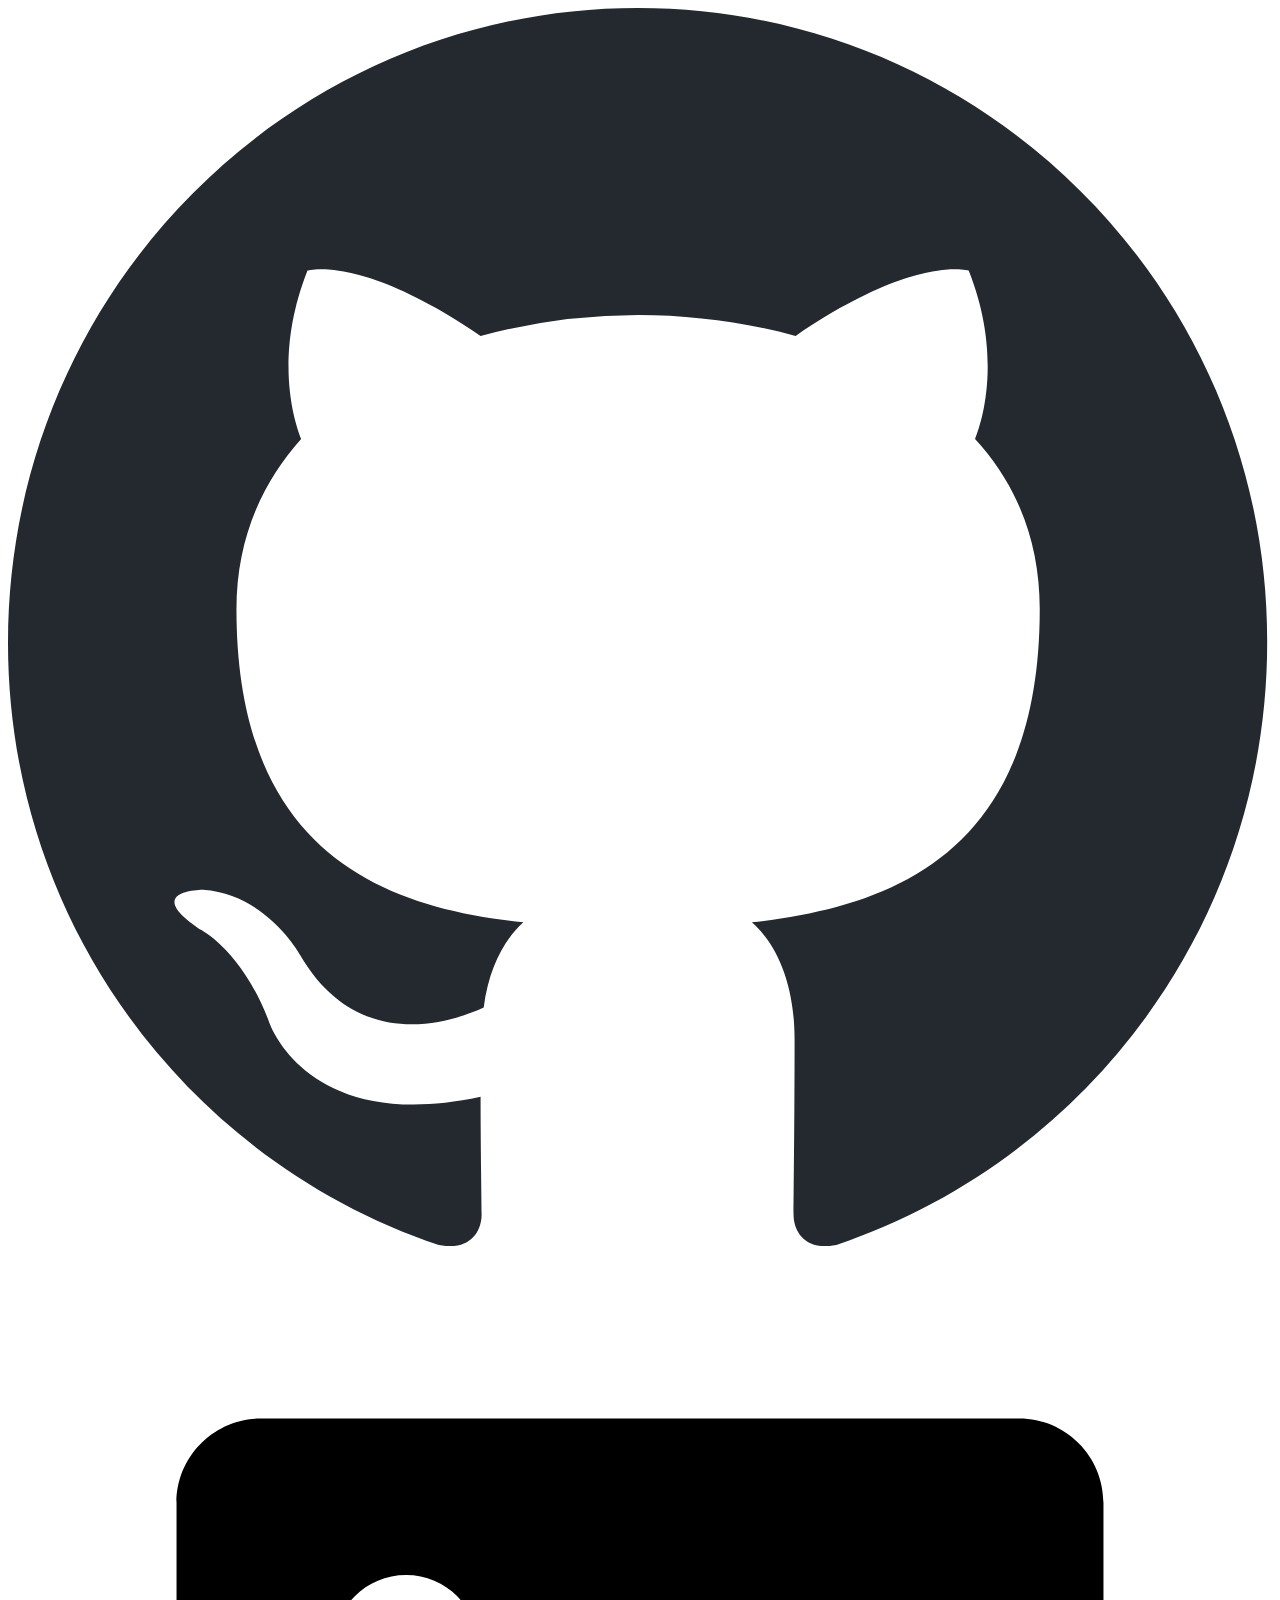
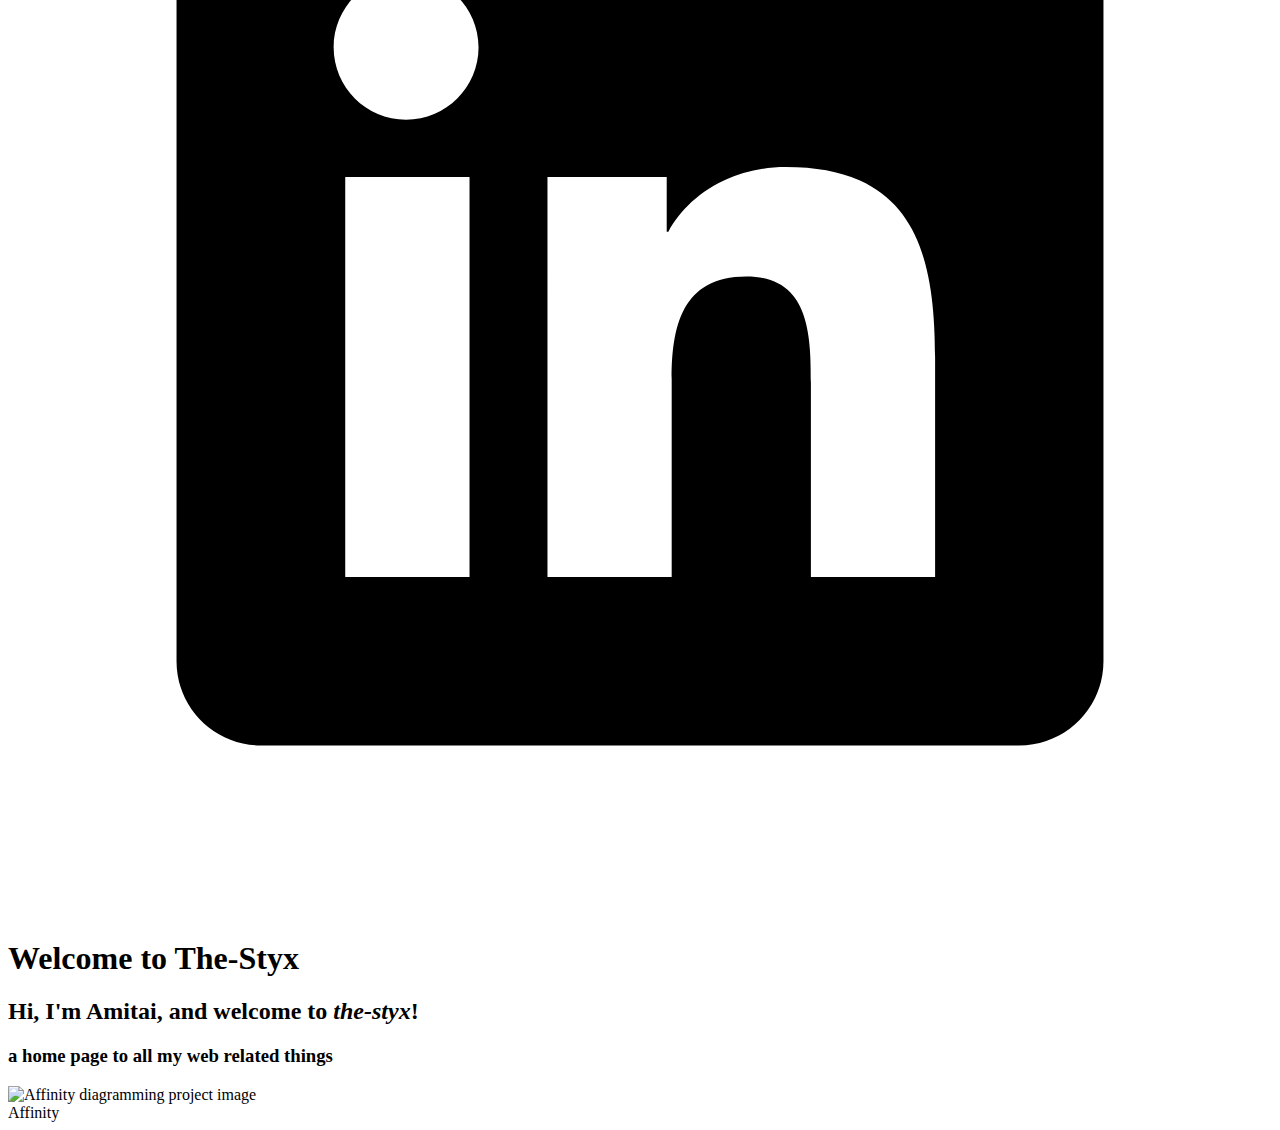
==== src/index.html @ 08443678 "Update index.html" ====
<!DOCTYPE html>
<html lang="en">
<head>
    <meta charset="UTF-8">
    <meta name="viewport" content="width=device-width, initial-scale=1.0">
    <title>The-Styx homepage</title>
    <link rel="stylesheet" href="styles.css">
    <link rel="icon" type="image/x-icon" href="/images/favicon.ico" sizes="32x32">
    <link rel="icon" href="/images/icon.svg" type="image/svg+xml">
    <link rel="apple-touch-icon" href="/images/apple-touch-icon.png"><!-- 180×180 -->
</head>
    <body>
    <div class="milky-way-background" alt="background space effect"></div>
    <main>
        <section>
            <div class="top-bar">
                <div class="icons-wrapper">
                    <a href="https://github.com/amitai-debiche" target="_blank" aria-label="Github button">
                        <svg class="icon" viewBox="0 0 98 96" aria-label="Github logo" xmlns="http://www.w3.org/2000/svg"><path fill-rule="evenodd" clip-rule="evenodd" d="M48.854 0C21.839 0 0 22 0 49.217c0 21.756 13.993 40.172 33.405 46.69 2.427.49 3.316-1.059 3.316-2.362 0-1.141-.08-5.052-.08-9.127-13.59 2.934-16.42-5.867-16.42-5.867-2.184-5.704-5.42-7.17-5.42-7.17-4.448-3.015.324-3.015.324-3.015 4.934.326 7.523 5.052 7.523 5.052 4.367 7.496 11.404 5.378 14.235 4.074.404-3.178 1.699-5.378 3.074-6.6-10.839-1.141-22.243-5.378-22.243-24.283 0-5.378 1.94-9.778 5.014-13.2-.485-1.222-2.184-6.275.486-13.038 0 0 4.125-1.304 13.426 5.052a46.97 46.97 0 0 1 12.214-1.63c4.125 0 8.33.571 12.213 1.63 9.302-6.356 13.427-5.052 13.427-5.052 2.67 6.763.97 11.816.485 13.038 3.155 3.422 5.015 7.822 5.015 13.2 0 18.905-11.404 23.06-22.324 24.283 1.78 1.548 3.316 4.481 3.316 9.126 0 6.6-.08 11.897-.08 13.526 0 1.304.89 2.853 3.316 2.364 19.412-6.52 33.405-24.935 33.405-46.691C97.707 22 75.788 0 48.854 0z" fill="#24292f"/></svg>
                    </a>
                    <a href="https://www.linkedin.com/in/amitai-debiche-31841816b/" target="_blank" aria-label="Github button">
                        <svg class="icon"xmlns="http://www.w3.org/2000/svg" viewBox="0 0 30 30">
                            <path d="M24,4H6C4.895,4,4,4.895,4,6v18c0,1.105,0.895,2,2,2h18c1.105,0,2-0.895,2-2V6C26,4.895,25.105,4,24,4z M10.954,22h-2.95 v-9.492h2.95V22z M9.449,11.151c-0.951,0-1.72-0.771-1.72-1.72c0-0.949,0.77-1.719,1.72-1.719c0.948,0,1.719,0.771,1.719,1.719 C11.168,10.38,10.397,11.151,9.449,11.151z M22.004,22h-2.948v-4.616c0-1.101-0.02-2.517-1.533-2.517 c-1.535,0-1.771,1.199-1.771,2.437V22h-2.948v-9.492h2.83v1.297h0.04c0.394-0.746,1.356-1.533,2.791-1.533 c2.987,0,3.539,1.966,3.539,4.522V22z"></path>
                        </svg>
                    </a>
                </div>
            </div>

        <div class="content">
            <h1>Welcome to The-Styx</h1>
            <h2>Hi, I'm Amitai, and welcome to <em>the-styx</em>!</h2>
            <h3>a home page to all my web related things</h3>
        </div>
        </section>
        <section role="projects" aria-label="A grid of my different projects">
            <div class="display-container">

                <div class="card affinity" onclick="window.open('https://affinity.the-styx.net', '_blank');">
                    <img src="/images/Affinity.PNG" alt="Affinity diagramming project image">
                    <div class="card-name">Affinity</div>
                </div>
            </div>
        </section>
    </main>
    <footer>

    </footer>
    <script src="/scripts/script.js"></script>
    </body>
</html>
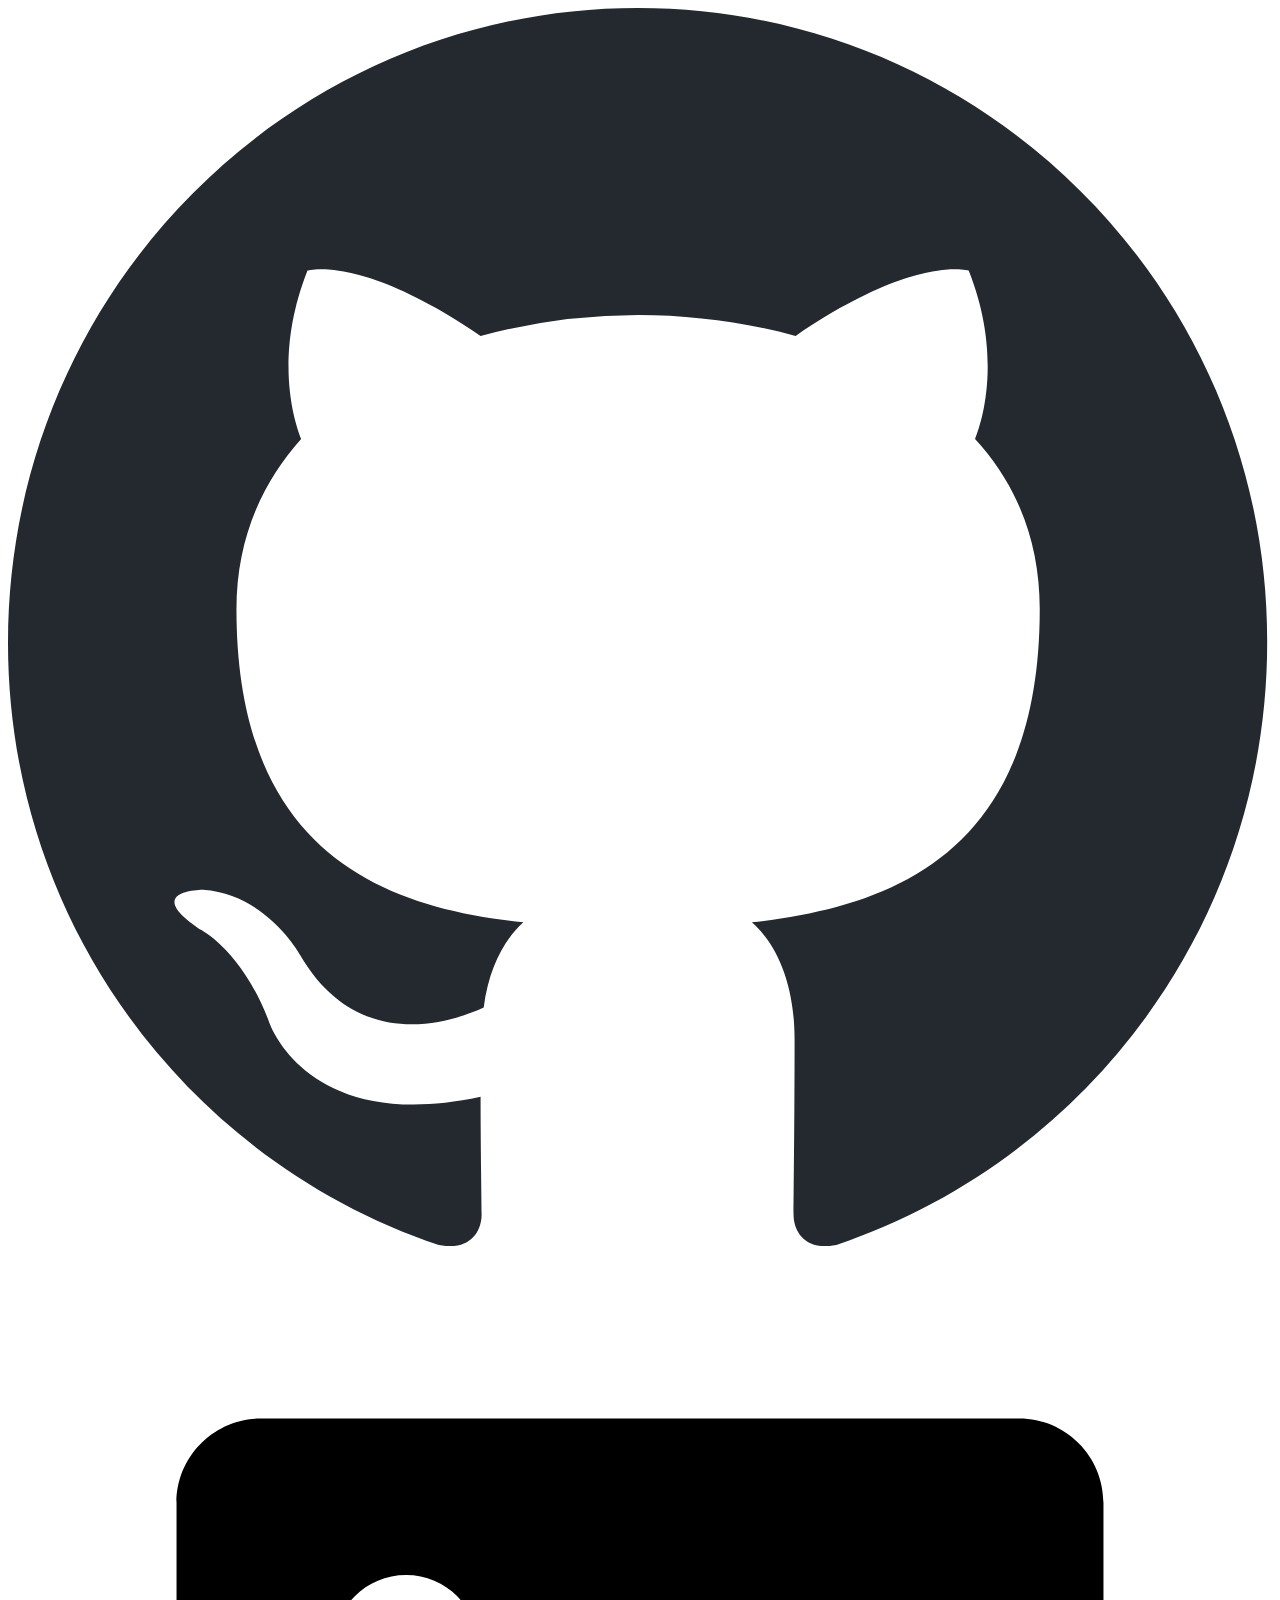
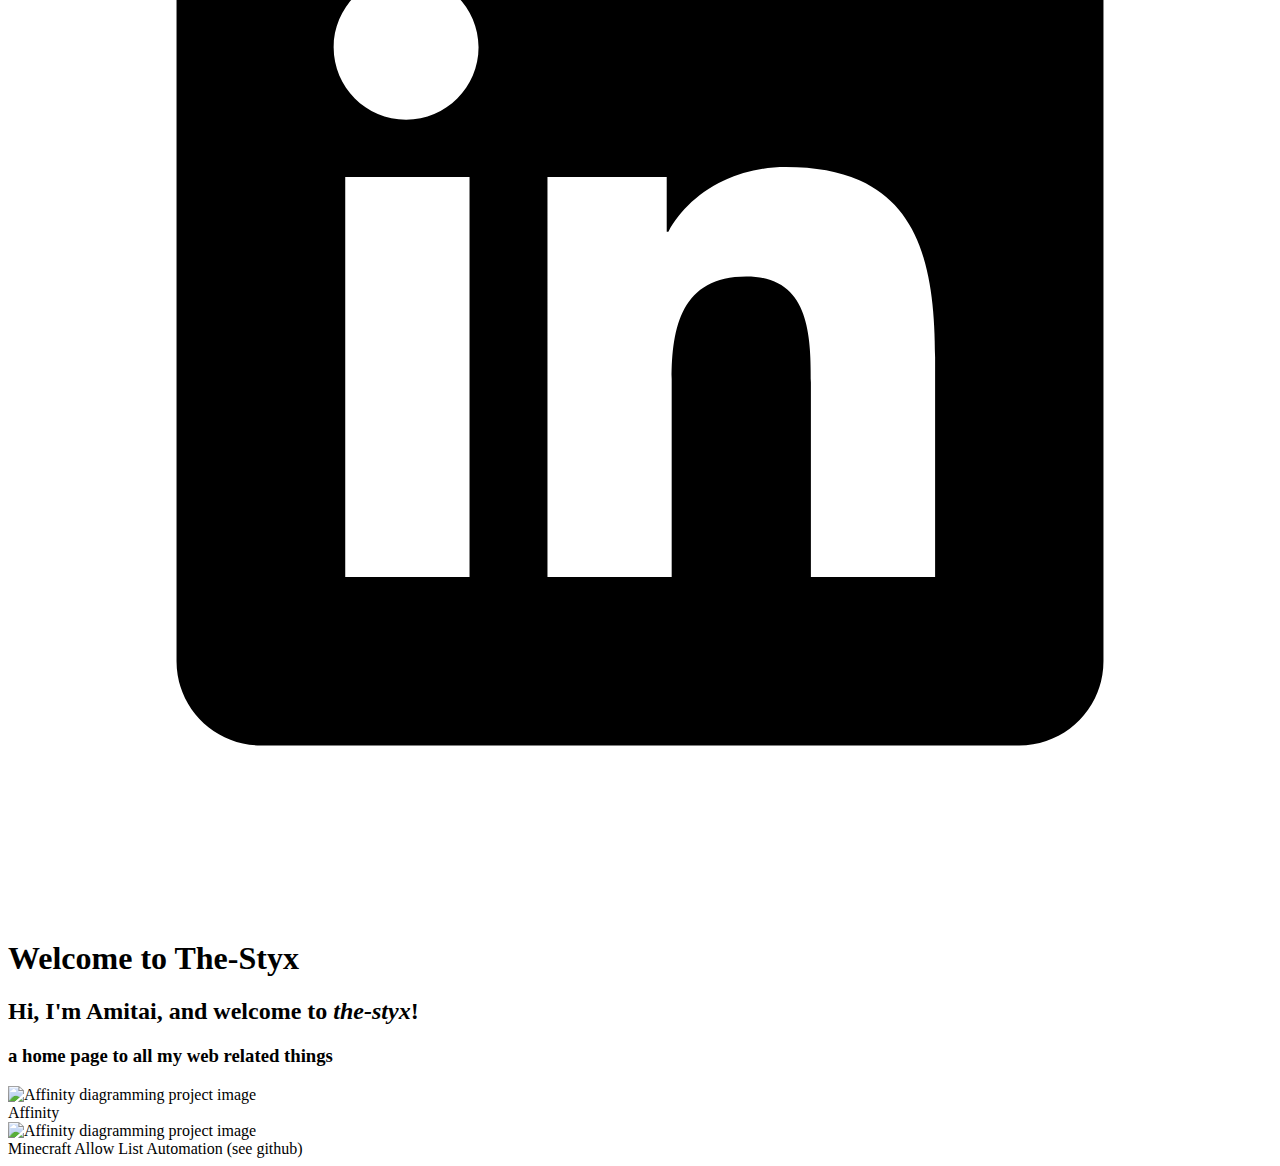
==== commit fa05615a: "update; Added Mc_allowlist project" ====
--- a/src/index.html
+++ b/src/index.html
@@ -5,9 +5,10 @@
     <meta name="viewport" content="width=device-width, initial-scale=1.0">
     <title>The-Styx homepage</title>
     <link rel="stylesheet" href="styles.css">
-    <link rel="icon" type="image/x-icon" href="/images/favicon.ico" sizes="32x32">
-    <link rel="icon" href="/images/icon.svg" type="image/svg+xml">
-    <link rel="apple-touch-icon" href="/images/apple-touch-icon.png"><!-- 180×180 -->
+    <link rel="apple-touch-icon" sizes="180x180" href="/favicons/apple-touch-icon.png">
+    <link rel="icon" type="image/png" sizes="32x32" href="/favicons/favicon-32x32.png">
+    <link rel="icon" type="image/png" sizes="16x16" href="/favicons/favicon-16x16.png">
+    <link rel="manifest" href="/favicons/site.webmanifest">
 </head>
     <body>
     <div class="milky-way-background" alt="background space effect"></div>
@@ -39,6 +40,11 @@
                     <img src="/images/Affinity.PNG" alt="Affinity diagramming project image">
                     <div class="card-name">Affinity</div>
                 </div>
+                <div class="card allowlist" onclick="window.open('https://minecraft.the-styx.net', '_blank');">
+                    <img src="/images/Mc_allowlist.png" alt="Affinity diagramming project image">
+                    <div class="card-name">Minecraft Allow List Automation (see github)</div>
+                </div>
+
             </div>
         </section>
     </main>
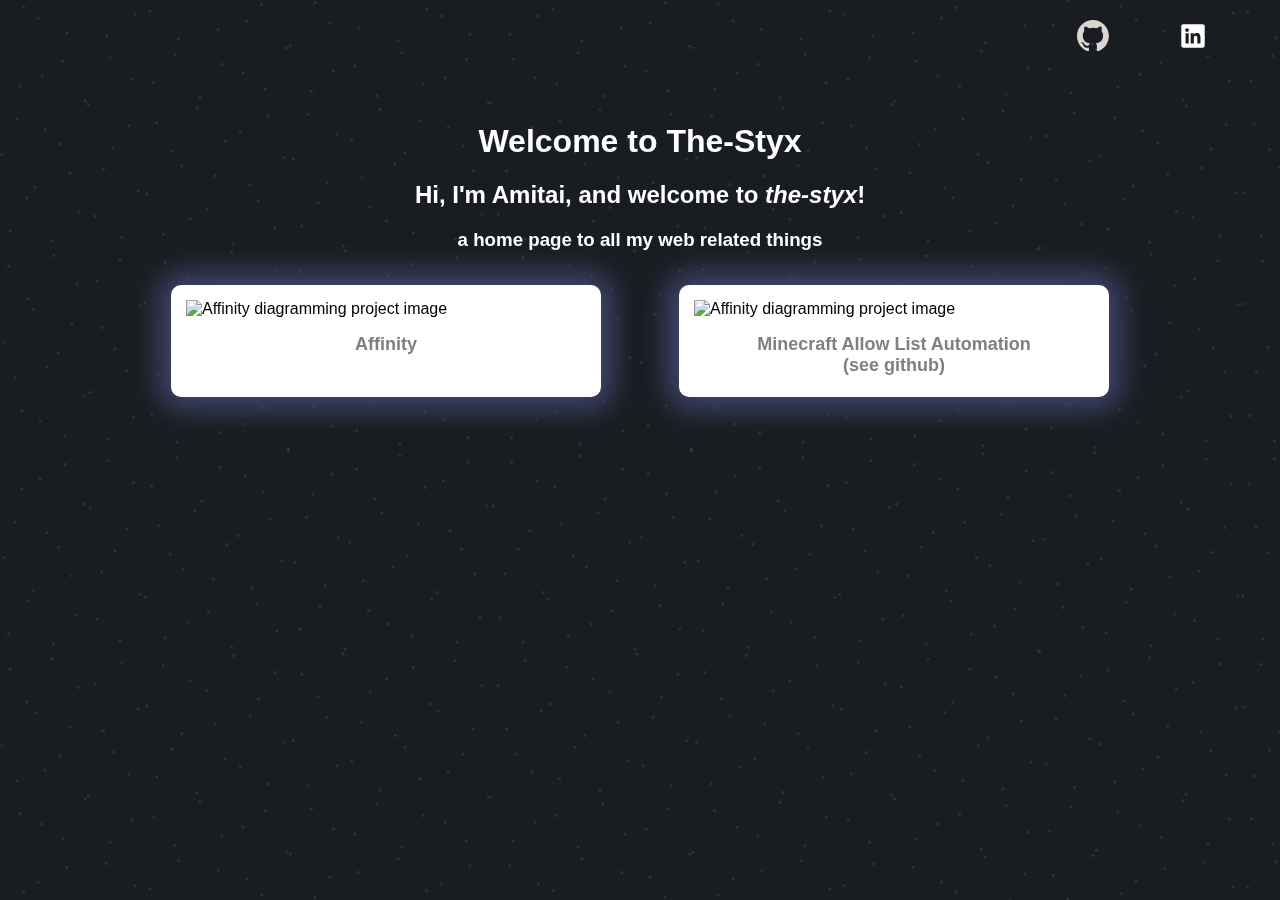
==== commit d0f6cbda: "fix; fix styling new card" ====
--- a/src/index.html
+++ b/src/index.html
@@ -40,9 +40,9 @@
                     <img src="/images/Affinity.PNG" alt="Affinity diagramming project image">
                     <div class="card-name">Affinity</div>
                 </div>
-                <div class="card allowlist" onclick="window.open('https://minecraft.the-styx.net', '_blank');">
+                <div class="card affinity" onclick="window.open('https://minecraft.the-styx.net', '_blank');">
                     <img src="/images/Mc_allowlist.png" alt="Affinity diagramming project image">
-                    <div class="card-name">Minecraft Allow List Automation (see github)</div>
+		    <div class="card-name">Minecraft Allow List Automation <br> (see github)</div>
                 </div>
 
             </div>
--- a/src/styles.css
+++ b/src/styles.css
@@ -0,0 +1,156 @@
+/* styles.css */
+body, html {
+    margin: 0;
+    padding: 0;
+    width: 100%;
+    height: 100%;
+    overflow-x: hidden;
+    font-family: Arial, sans-serif;
+}
+
+.main {
+    overflow-y: auto;
+    max-height: 100vh;
+}
+.milky-way-background {
+    position: fixed;
+    z-index: -2;
+    width: 100%;
+    height: 100%;
+    background:  #191c20; /* Radial gradient from dark blue to black */
+}
+.milky-way-background::before,
+
+.milky-way-background::after {
+    content: '';
+    position: absolute;
+    top: 50%;
+    left: 50%;
+    width: 200%;
+    height: 200%;
+    opacity: 0.15;
+    background: radial-gradient(circle, rgba(255, 255, 255, 0.8) 2%, transparent 5%);
+    background-size: 50px 50px;
+}
+
+.milky-way-background::before {
+    transform: translate(-50%, -50%) rotate(30deg);
+}
+
+.milky-way-background::after {
+    transform: translate(-50%, -50%) rotate(-30deg);
+}
+
+.content {
+    color: white;
+    text-align: center;
+    padding-top: 2%;
+}
+
+.shooting-star {
+    position: absolute;
+    z-index: -1;
+    overflow: hidden;
+    width: 2px;
+    height: 80px;
+    background: linear-gradient(white, rgba(255, 255, 255, 0));
+    opacity: 0.2;
+    transform: rotate(var(--angle));
+    animation: shooting 5s linear;
+}
+
+@keyframes shooting {
+    0% {
+        top: var(--start-top);
+        left: var(--start-left);
+        opacity: 0;
+    }
+    10% {
+        opacity: 1;
+    }
+    100% {
+        top: var(--end-top);
+        left: var(--end-left);
+        opacity: 0;
+    }
+}
+.top-bar {
+    display: flex;
+    justify-content: right;
+    padding-right: 4%;
+}
+.icons-wrapper {
+    width: 200px;
+    display: flex;
+}
+.icons-wrapper > a {
+    flex: 1;
+    z-index: 1;
+    text-align: right;
+    display: inline-block;
+    padding: 20px;
+    margin-left: 25px;
+}
+.icon {
+    max-width: 2rem;
+    max-height: 2rem;
+    filter: invert(1);
+}
+@media screen and (max-width: 992px) {
+    .top-bar {
+        display: flex;
+        justify-content: space-around;
+    }
+   
+}
+.display-container {
+    display: flex;
+    padding-top: 10px;
+    padding-bottom: 20px;
+    padding-right: 10%;
+    padding-left: 10%;
+    flex-wrap: wrap;
+    justify-content: space-evenly;
+    gap: 30px;
+    font-family: Arial, Helvetica, sans-serif;
+}
+.card {
+    width: 400px;
+    margin: 5px;
+    border-radius: 10px;
+    box-shadow: 0px 0px 30px 12px #424871;
+    cursor: pointer;
+    transition: transform 0.2s;
+}
+
+.affinity {
+    padding: 15px 15px 5px 15px;
+    background-color: #fff;
+}
+
+.card:hover {
+    transform: scale(1.05);
+}
+
+.card img {
+    width: 100%;
+    margin: 0;
+    padding: 0;
+    height: auto;
+    display: block;
+    object-fit: fill;
+}
+
+.card-name {
+    padding: 16px;
+    margin: 0;
+    text-align: center;
+    font-size: 18px;
+    font-weight: bold;
+    color: gray;
+    background-color: #fff;
+}
+
+footer {
+    padding: 20px;
+}
